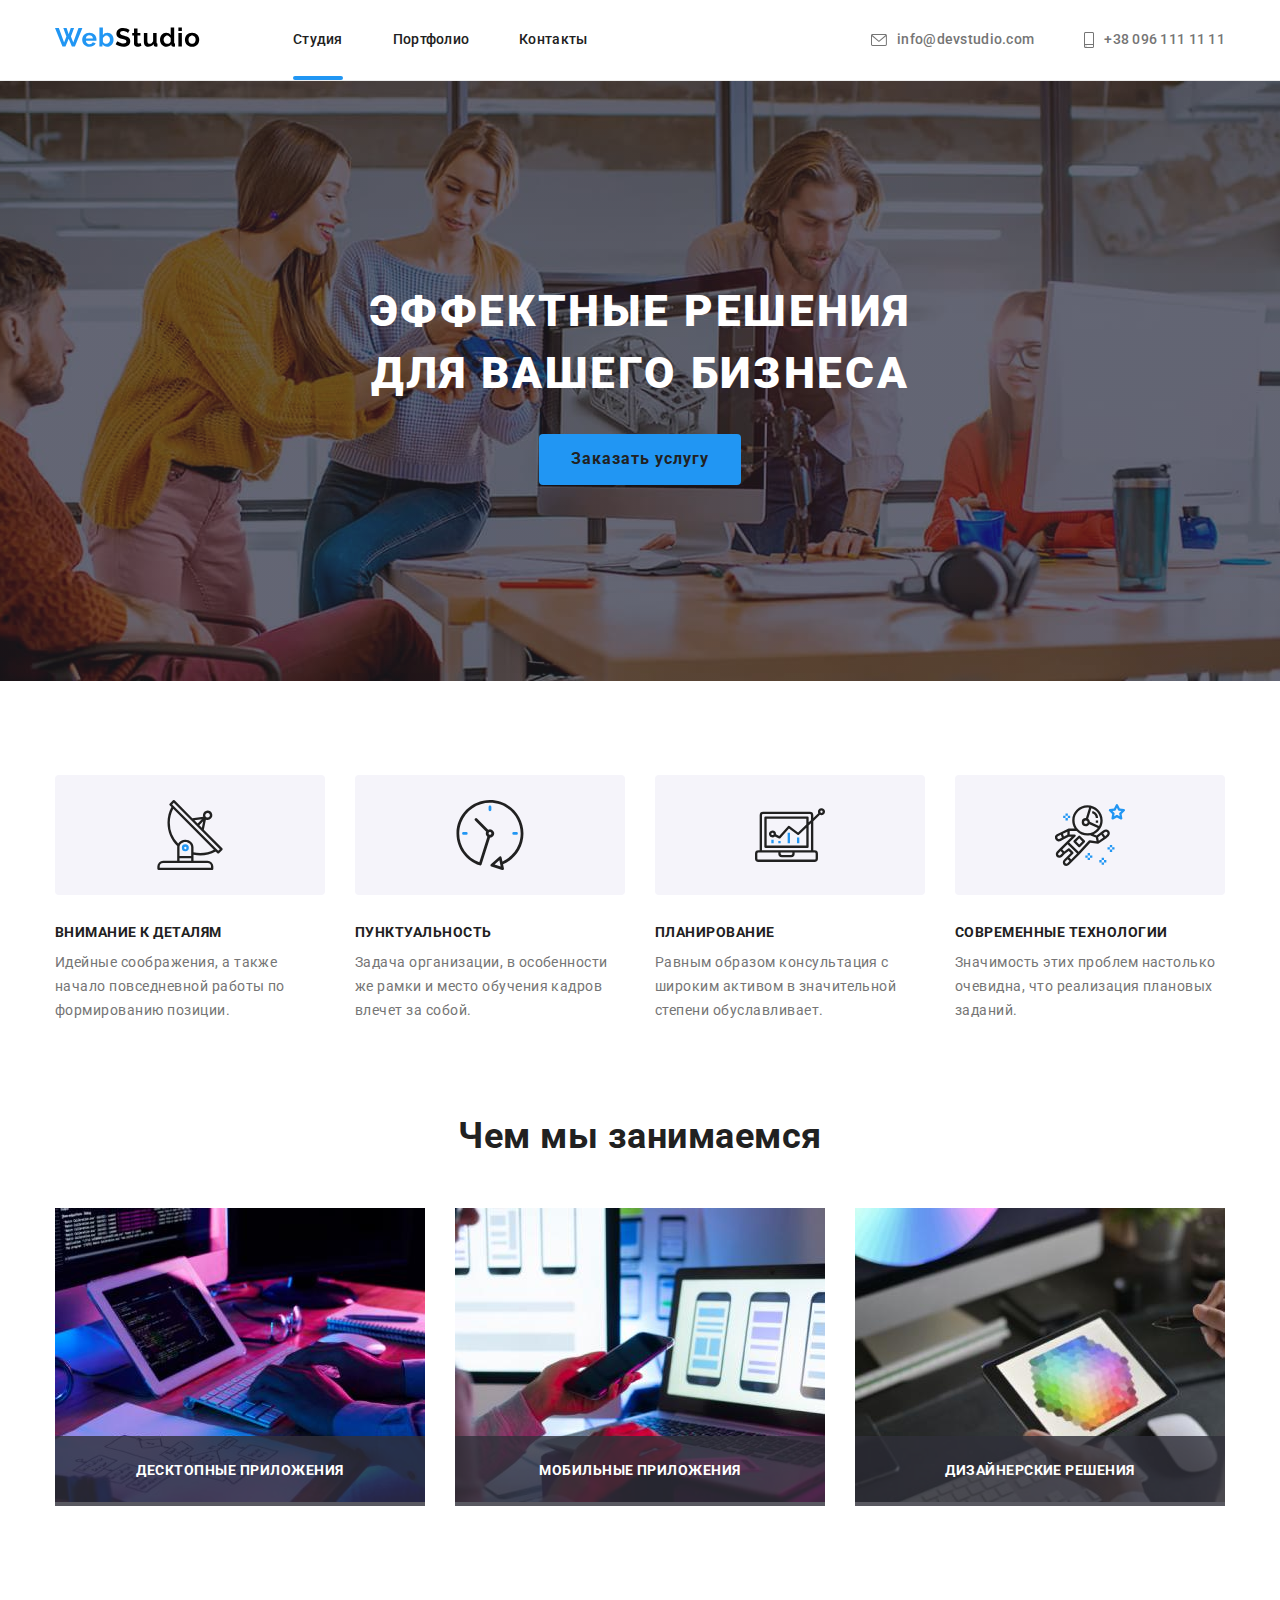
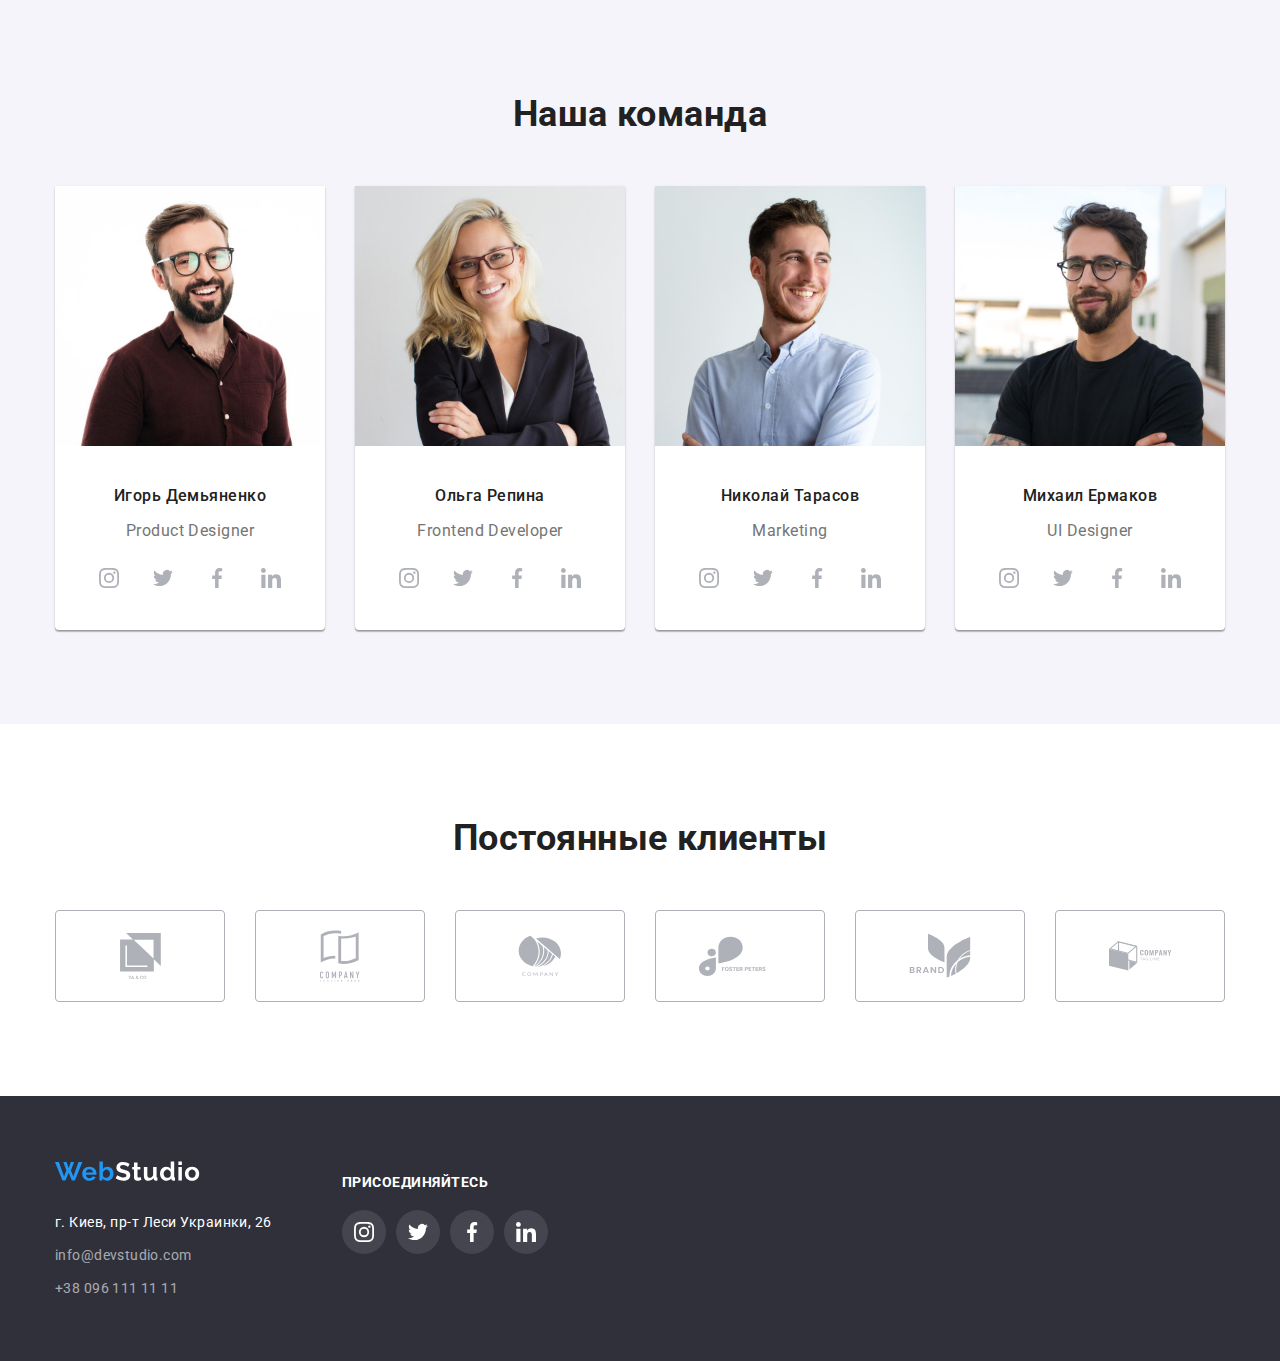
==== index.html @ 13eb7c72 "goit-markup-hw-05-goit-markup-hw-06" ====
<!DOCTYPE html>
<html lang="en">
  <head>
    <meta charset="UTF-8" />
    <meta http-equiv="X-UA-Compatible" content="IE=edge" />
    <meta name="viewport" content="width=device-width, initial-scale=1.0" />
    <title>Студия</title>
    <link rel="preconnect" href="https://fonts.googleapis.com" />
    <link rel="preconnect" href="https://fonts.gstatic.com" crossorigin />
    <link
      href="https://fonts.googleapis.com/css2?family=Raleway:wght@700&family=Roboto:wght@400;500;700;900&display=swap"
      rel="stylesheet"
    />
    <link
      rel="stylesheet"
      href="https://cdnjs.cloudflare.com/ajax/libs/modern-normalize/1.1.0/modern-normalize.min.css"
    />
    <link rel="stylesheet" href="./css/styles.css" />
  </head>
  <body>
    <header class="page-header">
      <div class="container main-nav">
        <a href="./index.html" class="logo"
          ><svg class="logo-icon" width="145" height="31">
            <use href="./images/symbol-defs (1).svg#icon-logo"></use>
          </svg>
        </a>
        <!--Меню навигации-->
        <nav>
          <ul class="site-nav list">
            <li class="item"><a href="./index.html" class="link current">Студия</a></li>
            <li class="item"><a href="./portfolio.html" class="link">Портфолио</a></li>
            <li class="item"><a href="./index.html" class="link">Контакты</a></li>
          </ul>
        </nav>

        <!--Контакты-->
        <div class="auth-nav-position">
          <ul class="auth-nav list">
            <li class="item icon-malito">
              <a href="malito:info@devstudio.com" class="link-auth-nav">
                <svg class="contacts-icon" width="16" height="12">
                  <use href="./images/symbol-defs (1).svg#icon-envelope"></use>
                </svg>
                info@devstudio.com</a
              >
            </li>
            <li class="item icon-tel">
              <a href="tel:+380961111111" class="link-auth-nav">
                <svg class="contacts-icon" width="10" height="16">
                  <use href="./images/symbol-defs (1).svg#icon-smartphone"></use>
                </svg>
                +38 096 111 11 11</a
              >
            </li>
          </ul>
        </div>
      </div>
    </header>

    <main>
      <!--Герой-->
      <section class="hero hero-bg">
        <div class="container">
          <h1 class="hero-title">ЭФФЕКТНЫЕ РЕШЕНИЯ<br />ДЛЯ ВАШЕГО БИЗНЕСА</h1>
          <button data-modal-open type="button" class="hero-button">Заказать услугу</button>
        </div>
      </section>

      <!--Особенности-->
      <section class="features">
        <div class="container">
          <h2 class="visually-hidden">Особенности</h2>
          <ul class="features-list list">
            <li class="item">
              <div class="features-container-icon">
                <svg class="features-icon" width="70" height="70">
                  <use href="./images/symbol-defs (1).svg#icon-antenna"></use>
                </svg>
              </div>
              <h3 class="title">ВНИМАНИЕ К ДЕТАЛЯМ</h3>
              <p class="text">
                Идейные соображения, а также начало повседневной работы по формированию позиции.
              </p>
            </li>
            <li class="item">
              <div class="features-container-icon">
                <svg class="features-icon" width="70" height="70">
                  <use href="./images/symbol-defs (1).svg#icon-clock"></use>
                </svg>
              </div>
              <h3 class="title">ПУНКТУАЛЬНОСТЬ</h3>
              <p class="text">
                Задача организации, в особенности же рамки и место обучения кадров влечет за собой.
              </p>
            </li>
            <li class="item">
              <div class="features-container-icon">
                <svg class="features-icon" width="70" height="70">
                  <use href="./images/symbol-defs (1).svg#icon-diagram"></use>
                </svg>
              </div>
              <h3 class="title">ПЛАНИРОВАНИЕ</h3>
              <p class="text">
                Равным образом консультация с широким активом в значительной степени обуславливает.
              </p>
            </li>
            <li class="item">
              <div class="features-container-icon">
                <svg class="features-icon" width="70" height="70">
                  <use href="./images/symbol-defs (1).svg#icon-astronaut"></use>
                </svg>
              </div>
              <h3 class="title">СОВРЕМЕННЫЕ ТЕХНОЛОГИИ</h3>
              <p class="text">
                Значимость этих проблем настолько очевидна, что реализация плановых заданий.
              </p>
            </li>
          </ul>
        </div>
      </section>
      <!--Сервис-->
      <section class="services">
        <div class="container">
          <h2 class="section-title">Чем мы занимаемся</h2>
          <ul class="services-list list">
            <div class="services-wrap">
              <li class="services-item">
                <img src="./images/box1.jpg" alt="Программирование" width="370" />
              </li>
              <p class="services-top-text">ДЕСКТОПНЫЕ ПРИЛОЖЕНИЯ</p>
            </div>
            <div class="services-wrap">
              <li class="services-item">
                <img src="./images/box2.jpg" alt="Мобильные приложения" width="370" />
              </li>
              <p class="services-top-text">МОБИЛЬНЫЕ ПРИЛОЖЕНИЯ</p>
            </div>
            <div class="services-wrap">
              <li class="services-item">
                <img src="./images/box3.jpg" alt="Дизайн" width="370" />
              </li>
              <p class="services-top-text">ДИЗАЙНЕРСКИЕ РЕШЕНИЯ</p>
            </div>
          </ul>
        </div>
      </section>
      <!--Команда-->
      <section class="section-team">
        <div class="container">
          <h2 class="section-title">Наша команда</h2>
          <ul class="team-list list">
            <li class="item">
              <img src="./images/team-card-1.jpg" alt="Игорь Демьяненко" width="270" />
              <div class="team-members">
                <h3 class="title">Игорь Демьяненко</h3>
                <p class="team-text">Product Designer</p>
                <ul class="team-soc list">
                  <li class="team-soc-item">
                    <a
                      href="https://www.instagram.com/"
                      target="_blank"
                      rel="noreferrer noopener"
                      class="team-soc-link"
                    >
                      <svg class="team-soc-icon" width="20" height="20">
                        <use href="./images/symbol-defs (1).svg#icon-instagram"></use>
                      </svg>
                    </a>
                  </li>
                  <li>
                    <a
                      href="https://twitter.com/"
                      target="_blank"
                      rel="noreferrer noopener"
                      class="team-soc-link"
                    >
                      <svg class="team-soc-icon" width="20" height="20">
                        <use href="./images/symbol-defs (1).svg#icon-twitter"></use>
                      </svg>
                    </a>
                  </li>
                  <li>
                    <a
                      href="https://uk-ua.facebook.com/"
                      target="_blank"
                      rel="noreferrer noopener"
                      class="team-soc-link"
                    >
                      <svg class="team-soc-icon" width="20" height="20">
                        <use href="./images/symbol-defs (1).svg#icon-facebook"></use>
                      </svg>
                    </a>
                  </li>
                  <li>
                    <a
                      href="https://ua.linkedin.com"
                      target="_blank"
                      rel="noreferrer noopener"
                      class="team-soc-link"
                    >
                      <svg class="team-soc-icon" width="20" height="20">
                        <use href="./images/symbol-defs (1).svg#icon-linkedin"></use>
                      </svg>
                    </a>
                  </li>
                </ul>
              </div>
            </li>
            <li class="item">
              <img src="./images/team-card-2.jpg" alt="Ольга Репина" width="270" />
              <div class="team-members">
                <h3 class="title">Ольга Репина</h3>
                <p class="team-text">Frontend Developer</p>
                <ul class="team-soc list">
                  <li class="team-soc-item">
                    <a
                      href="https://www.instagram.com/"
                      target="_blank"
                      rel="noreferrer noopener"
                      class="team-soc-link"
                    >
                      <svg class="team-soc-icon" width="20" height="20">
                        <use href="./images/symbol-defs (1).svg#icon-instagram"></use>
                      </svg>
                    </a>
                  </li>
                  <li>
                    <a
                      href="https://twitter.com/"
                      target="_blank"
                      rel="noreferrer noopener"
                      class="team-soc-link"
                    >
                      <svg class="team-soc-icon" width="20" height="20">
                        <use href="./images/symbol-defs (1).svg#icon-twitter"></use>
                      </svg>
                    </a>
                  </li>
                  <li>
                    <a
                      href="https://uk-ua.facebook.com/"
                      target="_blank"
                      rel="noreferrer noopener"
                      class="team-soc-link"
                    >
                      <svg class="team-soc-icon" width="20" height="20">
                        <use href="./images/symbol-defs (1).svg#icon-facebook"></use>
                      </svg>
                    </a>
                  </li>
                  <li>
                    <a
                      href="https://ua.linkedin.com"
                      target="_blank"
                      rel="noreferrer noopener"
                      class="team-soc-link"
                    >
                      <svg class="team-soc-icon" width="20" height="20">
                        <use href="./images/symbol-defs (1).svg#icon-linkedin"></use>
                      </svg>
                    </a>
                  </li>
                </ul>
              </div>
            </li>
            <li class="item">
              <img src="./images/team-card-3.jpg" alt="Николай Тарасов" width="270" />
              <div class="team-members">
                <h3 class="title">Николай Тарасов</h3>
                <p class="team-text">Marketing</p>
                <ul class="team-soc list">
                  <li class="team-soc-item">
                    <a
                      href="https://www.instagram.com/"
                      target="_blank"
                      rel="noreferrer noopener"
                      class="team-soc-link"
                    >
                      <svg class="team-soc-icon" width="20" height="20">
                        <use href="./images/symbol-defs (1).svg#icon-instagram"></use>
                      </svg>
                    </a>
                  </li>
                  <li>
                    <a
                      href="https://twitter.com/"
                      target="_blank"
                      rel="noreferrer noopener"
                      class="team-soc-link"
                    >
                      <svg class="team-soc-icon" width="20" height="20">
                        <use href="./images/symbol-defs (1).svg#icon-twitter"></use>
                      </svg>
                    </a>
                  </li>
                  <li>
                    <a
                      href="https://uk-ua.facebook.com/"
                      target="_blank"
                      rel="noreferrer noopener"
                      class="team-soc-link"
                    >
                      <svg class="team-soc-icon" width="20" height="20">
                        <use href="./images/symbol-defs (1).svg#icon-facebook"></use>
                      </svg>
                    </a>
                  </li>
                  <li>
                    <a
                      href="https://ua.linkedin.com"
                      target="_blank"
                      rel="noreferrer noopener"
                      class="team-soc-link"
                    >
                      <svg class="team-soc-icon" width="20" height="20">
                        <use href="./images/symbol-defs (1).svg#icon-linkedin"></use>
                      </svg>
                    </a>
                  </li>
                </ul>
              </div>
            </li>
            <li class="item">
              <img src="./images/team-card-4.jpg" alt="Михаил Ермаков" width="270" />
              <div class="team-members">
                <h3 class="title">Михаил Ермаков</h3>
                <p class="team-text">UI Designer</p>
                <ul class="team-soc list">
                  <li class="team-soc-item">
                    <a
                      href="https://www.instagram.com/"
                      target="_blank"
                      rel="noreferrer noopener"
                      class="team-soc-link"
                    >
                      <svg class="team-soc-icon" width="20" height="20">
                        <use href="./images/symbol-defs (1).svg#icon-instagram"></use>
                      </svg>
                    </a>
                  </li>
                  <li>
                    <a
                      href="https://twitter.com/"
                      target="_blank"
                      rel="noreferrer noopener"
                      class="team-soc-link"
                    >
                      <svg class="team-soc-icon" width="20" height="20">
                        <use href="./images/symbol-defs (1).svg#icon-twitter"></use>
                      </svg>
                    </a>
                  </li>
                  <li>
                    <a
                      href="https://uk-ua.facebook.com/"
                      target="_blank"
                      rel="noreferrer noopener"
                      class="team-soc-link"
                    >
                      <svg class="team-soc-icon" width="20" height="20">
                        <use href="./images/symbol-defs (1).svg#icon-facebook"></use>
                      </svg>
                    </a>
                  </li>
                  <li>
                    <a
                      href="https://ua.linkedin.com"
                      target="_blank"
                      rel="noreferrer noopener"
                      class="team-soc-link"
                    >
                      <svg class="team-soc-icon" width="20" height="20">
                        <use href="./images/symbol-defs (1).svg#icon-linkedin"></use>
                      </svg>
                    </a>
                  </li>
                </ul>
              </div>
            </li>
          </ul>
        </div>
      </section>
      <!--Постоянные клиенты-->
      <section class="clients">
        <div class="container">
          <h2 class="clients-title">Постоянные клиенты</h2>
          <ul class="clients-list list">
            <li>
              <div class="clients-box-icon">
                <a href="" class="clients-links">
                  <svg class="clients-icon" width="41" height="46.7">
                    <use href="./images/symbol-defs (1).svg#icon-group1"></use>
                  </svg>
                </a>
              </div>
            </li>
            <li>
              <div class="clients-box-icon">
                <a href="" class="clients-links">
                  <svg class="clients-icon" width="40" height="52">
                    <use href="./images/symbol-defs (1).svg#icon-group2"></use>
                  </svg>
                </a>
              </div>
            </li>
            <li>
              <div class="clients-box-icon">
                <a href="" class="clients-links">
                  <svg
                    class="clients-icon"
                    width="
43.46"
                    height="41.18"
                  >
                    <use href="./images/symbol-defs (1).svg#icon-group3"></use>
                  </svg>
                </a>
              </div>
            </li>
            <li>
              <div class="clients-box-icon">
                <a href="" class="clients-links">
                  <svg
                    class="clients-icon"
                    width="
84.44"
                    height="40.62"
                  >
                    <use href="./images/symbol-defs (1).svg#icon-group4"></use>
                  </svg>
                </a>
              </div>
            </li>
            <li>
              <div class="clients-box-icon">
                <a href="" class="clients-links">
                  <svg
                    class="clients-icon"
                    width="
62.54"
                    height="45.43"
                  >
                    <use href="./images/symbol-defs (1).svg#icon-group5"></use>
                  </svg>
                </a>
              </div>
            </li>
            <li>
              <div class="clients-box-icon">
                <a href="" class="clients-links">
                  <svg
                    class="clients-icon"
                    width="
62.54"
                    height="45.43"
                  >
                    <use href="./images/symbol-defs (1).svg#icon-group6"></use>
                  </svg>
                </a>
              </div>
            </li>
          </ul>
        </div>
      </section>
    </main>
    <!--Адресс-->
    <footer class="footer">
      <div class="container-footer">
        <div>
          <a href="/index.html" class="logo-footer"
            ><svg class="logo-icon" width="145" height="31">
              <use href="./images/symbol-defs (1).svg#icon-footer-logo"></use>
            </svg>
          </a>
          <address>
            <p class="location">г. Киев, пр-т Леси Украинки, 26</p>
            <ul class="auth-nav-footer list">
              <li>
                <a href="malito:info@devstudio.com" class="footer-auth-nav">info@devstudio.com</a>
              </li>
              <li><a href="tel:+380961111111" class="footer-auth-nav">+38 096 111 11 11</a></li>
            </ul>
          </address>
        </div>
        <div class="social-footer">
          <p class="social-footer-title">ПРИСОЕДИНЯЙТЕСЬ</p>
          <ul class="social-footer-list list">
            <li>
              <a
                href="https://www.instagram.com/"
                target="_blank"
                rel="noreferrer noopener"
                class="social-footer-link"
              >
                <svg class="social-footer-icon" width="20" height="20">
                  <use href="./images/symbol-defs (1).svg#icon-instagram-footer"></use>
                </svg>
              </a>
            </li>

            <li>
              <a
                href="https://twitter.com/"
                target="_blank"
                rel="noreferrer noopener"
                class="social-footer-link"
              >
                <svg class="social-footer-icon" width="20" height="20">
                  <use href="./images/symbol-defs (1).svg#icon-twitter-footer"></use>
                </svg>
              </a>
            </li>

            <li>
              <a
                href="https://uk-ua.facebook.com/"
                target="_blank"
                rel="noreferrer noopener"
                class="social-footer-link"
              >
                <svg class="social-footer-icon" width="20" height="20">
                  <use href="./images/symbol-defs (1).svg#icon-facebook-footer"></use>
                </svg>
              </a>
            </li>

            <li>
              <a
                href="https://ua.linkedin.com/"
                target="_blank"
                rel="noreferrer noopener"
                class="social-footer-link"
              >
                <svg class="social-footer-icon" width="20" height="20">
                  <use href="./images/symbol-defs (1).svg#icon-linkedin-footer"></use>
                </svg>
              </a>
            </li>
          </ul>
        </div>
      </div>
    </footer>
    <div class="backdrop is-hidden" data-modal>
      <div class="modal">
        <button data-modal-close type="button" class="btn-model">
          <svg class="modal-close" width="11" height="11">
            <use href="./images/symbol-defs (1).svg#icon-close"></use>
          </svg>
        </button>
      </div>
    </div>
    <script src="./js/modal.js"></script>
  </body>
</html>
---- css/styles.css ----
/* Стили для index.html */

/* цвет основного текста #212121 */
/* Шапка FFFFFF #212121*/
/* Вторичный цвет текста #757575 */
/* Белый цвет #FFFFFF */
/* Лого 000000 #2196F3 */
/* Акцент 2196F3 */
/* Футер (мыло,тел) #FFFFFF 60 */
/* Цвет фона ffffff*/
/* Цыет фона шапки #2F303A */
/* Цвет вторичного фона #F5F4FA */

:root {
  --primary-text-color: #757575;
  --title-text-color: #212121;
  --accent-color: #2196f3;
}

body {
  background-color: #ffffff;
  color: var(--primary-text-color);

  font-family: Roboto, sans-serif;
  letter-spacing: 0.03em;
}

h1,
h2,
h3,
h4,
h5,
h6 {
  margin-top: 0;
  margin-bottom: 0;
}

p {
  margin-top: 0;
  margin-bottom: 0;
}

.list {
  list-style: none;
  padding: 0;
  margin: 0;
}

.container {
  padding-left: 15px;
  padding-right: 15px;
  margin-left: auto;
  margin-right: auto;
  width: 1200px;
}

.visually-hidden {
  position: absolute;
  width: 1px;
  height: 1px;
  margin: -1px;
  border: 0;
  padding: 0;
  white-space: nowrap;
  clip-path: inset(100%);
  clip: rect(0 0 0 0);
  overflow: hidden;
}

/* Page-Header */

header {
  border-bottom: 1px solid rgba(236, 236, 236, 1);
}

.page-header {
}

/* Main nav */

.main-nav {
  display: flex;
  align-items: center;
  height: 80px;
}

/* Site-nav */

.site-nav {
  display: flex;
  margin-left: 93px;
}

.site-nav > .item + .item {
  margin-left: 50px;
}

.site-nav .link {
  display: inline-flex;

  color: var(--title-text-color);
  font-weight: 500;
  font-size: 14px;
  line-height: 1.14;
  letter-spacing: 0.02em;
  text-decoration: none;
  text-align: center;
  padding-top: 32px;
  padding-bottom: 32px;
  transition: 250ms cubic-bezier(0.4, 0, 0.2, 1);
}

.site-nav .link:hover,
.site-nav .link:focus {
  color: var(--accent-color);
}

.current {
  position: relative;
}

/* .current:hover::after {
  background-color: var(--accent-color);
} */

.current::after {
  position: absolute;
  content: '';
  width: 100%;
  height: 4px;
  border-radius: 2px;
  left: 0;
  bottom: 0;
  background-color: var(--accent-color);
}

/* Auth-nav */

.auth-nav-position {
  margin-left: auto;
}

.auth-nav {
  display: flex;
  margin-left: auto;
}

.auth-nav .item + .item {
  margin-left: 50px;
}

.icon-malito {
  align-items: baseline;
}

.link-auth-nav {
  display: flex;
  align-items: center;
  padding-top: 32px;
  padding-bottom: 32px;

  color: var(--primary-text-color);

  font-weight: 500;
  font-size: 14px;
  line-height: 1.14;
  letter-spacing: 0.02em;

  text-decoration: none;

  transition: color 250ms cubic-bezier(0.4, 0, 0.2, 1);
}

.link-auth-nav:hover,
.link-auth-nav:focus {
  color: var(--accent-color);
}

.contacts-icon {
  fill: currentColor;
  margin-right: 10px;
}

/* .contacts-icon:hover {
  color: #ffffff;
} */

/* Hero */

.hero {
  text-align: center;
  padding-top: 200px;
  padding-bottom: 200px;
}

.hero-bg {
  max-width: 1600px;
  height: 600px;
  margin-left: auto;
  margin-right: auto;
  background-image: linear-gradient(rgba(47, 48, 58, 0.4), rgba(47, 48, 58, 0.4)),
    url(../images/hero-bg.jpg);
  background-color: rgba(196, 196, 196, 1);
  background-size: cover;
  background-repeat: no-repeat;
  background-position: center;
}

.hero-title {
  color: #ffffff;
  font-weight: 900;
  font-size: 44px;
  line-height: 1.4;
  letter-spacing: 0.06em;
  margin-bottom: 30px;
}

.hero-button {
  display: block;
  padding: 10px 32px;
  border-radius: 4px;
  border: 0;
  min-width: 200px;
  margin: 0 auto;

  color: rgba(33, 33, 33, 1);
  background-color: var(--accent-color);

  font-family: 'Roboto';
  font-weight: 700;
  font-size: 16px;
  line-height: 1.9;
  letter-spacing: 0.06em;
  cursor: pointer;

  animation: scale 3s infinite;
}

@keyframes scale {
  0% {
    background-color: rgba(245, 244, 250, 1);
    transform: scale(1);
  }

  50% {
    background-color: var(--accent-color);
    transform: scale(1.25);
  }

  100% {
    background-color: var(--accent-color);
    transform: scale(1);

    color: #ffffff;
  }
}

/* Features */

.features {
  padding-top: 94px;
  padding-bottom: 94px;
}

.features-list {
  display: flex;
  flex-wrap: nowrap;
}

.features-list .item {
  width: 270px;
}

.features-list .item + .item {
  margin-left: 30px;
}

.features-list .title {
  color: var(--title-text-color);
  font-weight: 700;
  font-size: 14px;
  line-height: 1.14;
}

.features-list .text {
  font-weight: 400;
  font-size: 14px;
  line-height: 1.7;
}

.features-container-icon {
  display: inline-flex;
  width: 100%;
  height: 120px;
  border-radius: 4px;
  margin-bottom: 30px;
  justify-content: center;
  align-items: center;
  background-color: rgba(245, 244, 250, 1);
}

.title {
  color: var(--title-text-color);
  font-weight: 500;
  font-size: 16px;
  line-height: 1.9;
  margin-bottom: 10px;
}

/* Service */

.services {
  padding-bottom: 94px;
}

.services-list {
  display: flex;
  justify-content: space-between;
  flex-wrap: wrap;
}

.services .item + .item {
  margin-left: 30px;
}

.section-title {
  color: var(--title-text-color);
  font-weight: 700;
  font-size: 36px;
  line-height: 1.16;
  text-align: center;
  margin-bottom: 50px;
}

.services-wrap {
  position: relative;
}

.services-item:hover {
  filter: drop-shadow(0px 4px 4px rgba(0, 0, 0, 0.25));
}

.services-top-text {
  position: absolute;
  display: flex;
  justify-content: center;
  bottom: 0;
  left: 0;
  width: 100%;
  height: 70px;
  font-weight: 700;
  font-size: 14px;
  line-height: 1.14;
  padding-top: 27px;
  color: #ffffff;
  background: rgba(47, 48, 58, 0.8);
}

/* Team */

.section-team {
  background-color: #f5f4fa;
  padding-top: 94px;
  padding-bottom: 94px;
}

.team-list {
  color: var(--primary-text-color);
}

.team-list {
  display: flex;
  flex-wrap: nowrap;
}

.team-list .item {
  text-align: center;
  background: #ffffff;
  box-shadow: 0px 1px 3px rgba(0, 0, 0, 0.12), 0px 1px 1px rgba(0, 0, 0, 0.14),
    0px 2px 1px rgba(0, 0, 0, 0.2);
  border-radius: 0px 0px 4px 4px;
}

.team-list .item + .item {
  margin-left: 30px;
}

.team-members {
  padding-top: 30px;
  padding-bottom: 30px;
}

.team-text {
  font-size: 16px;
  line-height: 1.2;
  margin-bottom: 16px;
}

.team-soc {
  display: flex;
  justify-content: center;
  gap: 10px;
}

.team-soc-link {
  width: 44px;
  height: 44px;
  border-radius: 50%;
  display: flex;
  align-items: center;
  justify-content: center;
  color: #afb1b8;
  transition: background-color 250ms cubic-bezier(0.4, 0, 0.2, 1),
    color 250ms cubic-bezier(0.4, 0, 0.2, 1);
}

.team-soc-icon {
  fill: currentColor;
}

.team-soc-link:hover {
  background-color: var(--accent-color);
  color: #ffffff;
}

.team-soc-link:focus {
  background-color: var(--accent-color);
  color: #ffffff;
}

/* Clients */

.clients {
  padding-top: 94px;
  padding-bottom: 94px;
}

.clients-title {
  color: var(--title-text-color);
  font-weight: 700;
  font-size: 36px;
  line-height: 1.16;
  text-align: center;
  margin-bottom: 50px;
}

.clients-list {
  display: flex;
  justify-content: center;
  gap: 30px;
}

.clients-links {
  width: 170px;
  height: 92px;
  justify-content: center;
  color: #afb1b8;
  display: inline-flex;
  border-radius: 4px;
  align-items: center;
  border: 1px solid rgba(175, 177, 184, 1);
  transition: color 250ms cubic-bezier(0.4, 0, 0.2, 1), border 250ms cubic-bezier(0.4, 0, 0.2, 1);
}

.clients-icon {
  fill: currentColor;
}

.clients-links:hover {
  color: var(--accent-color);
  border: 1px solid var(--accent-color);
}

.clients-links:focus {
  color: var(--accent-color);
  border: 1px solid var(--accent-color);
}

/* Footer */

.footer {
  background-color: #2f303a;
  padding-top: 60px;
  padding-bottom: 60px;
  display: flex;
  align-items: baseline;
}

.container-footer {
  padding-left: 15px;
  padding-right: 15px;
  margin-left: auto;
  margin-right: auto;
  width: 1200px;

  display: flex;
  align-items: baseline;
}

.location {
  color: #ffffff;
  font-style: normal;
  font-family: 'Roboto';
  font-weight: 400;
  font-size: 14px;
  line-height: 1.7;
  margin-top: 20px;
  margin-bottom: 9px;
}

.auth-nav-footer > li + li {
  margin-top: 9px;
}

.footer-auth-nav {
  font-style: normal;
  color: rgba(255, 255, 255, 0.6);
  font-family: 'Roboto';
  font-weight: 400;
  font-size: 14px;
  line-height: 1.7;
  letter-spacing: 0.03em;
  text-decoration: none;
  transition: color 250ms cubic-bezier(0.4, 0, 0.2, 1);
}

.footer-auth-nav:hover,
.footer-auth-nav:focus {
  color: var(--accent-color);
}

.social-footer {
  display: inline-block;
  margin-left: 70px;
}
.social-footer-title {
  font-weight: 700;
  font-size: 14px;
  line-height: 1, 14;
  color: #ffffff;
  text-align: left;
  margin-bottom: 20px;
}

.social-footer-list {
  display: flex;
  justify-content: center;
  gap: 10px;
}

.social-footer-link {
  width: 44px;
  height: 44px;
  border-radius: 50%;
  background: rgba(255, 255, 255, 0.1);
  display: flex;
  align-items: center;
  justify-content: center;
  color: #ffffff;
  transition: background-color 250ms cubic-bezier(0.4, 0, 0.2, 1);
}

.social-footer-icon {
  fill: currentColor;
}

.social-footer-link:hover {
  background-color: var(--accent-color);
}

.social-footer-link:focus {
  background-color: var(--accent-color);
}

/* Стили для Портфолио */

.portfolio {
  padding-top: 94px;
  padding-bottom: 94px;
}

.portfolio-filter {
  display: flex;
  align-items: center;
  padding: 6px 22px;

  color: var(--title-text-color);
}

.portfolio-filter .item + .item {
  margin-left: 8px;
}

.portfolio-btn {
  display: flex;
  justify-content: space-evenly;
  align-items: center;
  padding: 6px 22px;

  color: var(--title-text-color);
  margin-left: auto;
  margin-right: auto;
}

.portfolio-btn {
  margin-bottom: 50px;
}

.portfolio-btn .item + .item {
  margin-left: 8px;
}

.site-nav-portfolio {
  font-family: 'Roboto';
  font-weight: 500;
  font-size: 16px;
  line-height: 1.6;
  padding: 6px 22px;
  border: 0;
  border-radius: 4px;
  color: var(--title-text-color);
  background-color: #f5f4fa;
  cursor: pointer;

  transition: background-color 250ms cubic-bezier(0.4, 0, 0.2, 1),
    color 250ms cubic-bezier(0.4, 0, 0.2, 1);
}

.site-nav-portfolio:hover,
.site-nav-portfolio:focus {
  color: #ffffff;
  background-color: var(--accent-color);
  box-shadow: 0px 3px 1px rgba(0, 0, 0, 0.1), 0px 1px 2px rgba(0, 0, 0, 0.08),
    0px 2px 2px rgba(0, 0, 0, 0.12);
}

.portfolio-title {
  margin-bottom: 4px;
  color: var(--title-text-color);
  font-weight: 700;
  font-size: 18px;
  line-height: 2;
  letter-spacing: 0.06em;
}

.portfolio-text {
  font-size: 16px;
  line-height: 1.9;
}

/* Portfolio */

.portfolio-list {
  display: flex;
  justify-content: space-between;
  flex-wrap: wrap;
}

.portfolio-list .portfolio-item {
  width: 370px;
  margin-right: 30px;
  margin-bottom: 30px;
  background: #ffffff;
  border: 1px solid #eeeeee;
}

.portfolio-list .portfolio-item:hover {
  filter: drop-shadow(0px 4px 4px rgba(0, 0, 0, 0.25));
  transition: 250ms cubic-bezier(0.4, 0, 0.2, 1);
}

.portfolio-list .portfolio-item:nth-child(3n) {
  margin-right: 0;
}

.portfolio-list .portfolio-item:nth-last-child(-n + 3) {
  margin-bottom: 0;
}

.portfolio-item {
}

.portfolio-item:hover .portfolio-top-text {
  transform: translateY(0%);
}

.portfolio-top-wrap {
  position: relative;
  overflow: hidden;
}

.portfolio-top-text {
  position: absolute;
  top: 0;
  left: 0;
  height: 100%;
  font-size: 18px;
  line-height: 1.55;
  color: #ffffff;
  padding: 63px 24px;
  background-color: rgba(33, 150, 243, 0.9);
  transform: translateY(100%);
  transition: 250ms cubic-bezier(0.4, 0, 0.2, 1);
}

.portfolio-cards {
  padding: 20px 24px;
}

.backdrop {
  position: fixed;
  top: 0;
  width: 100%;
  height: 100%;
  background-color: rgba(0, 0, 0, 0.1);
  opacity: 1;
  transition: opacity 250ms cubic-bezier(0.4, 0, 0.2, 1);
}

.backdrop.is-hidden {
  opacity: 0;
  pointer-events: none;
}

.backdrop.is-hidden .modal {
  transform: translate(-50%, -50%) scale(0.9);
}

.modal {
  position: absolute;
  top: 50%;
  left: 50%;
  transform: translate(-50%, -50%) scale(1);

  width: 528px;
  min-height: 581px;
  border-radius: 4px;
  background-color: #ffffff;
  box-shadow: 0px 1px 3px rgba(0, 0, 0, 0.12), 0px 1px 1px rgba(0, 0, 0, 0.14),
    0px 2px 1px rgba(0, 0, 0, 0.2);
  transition: transform 250ms cubic-bezier(0.4, 0, 0.2, 1);
}

.btn-model {
  position: absolute;
  top: 8px;
  right: 8px;
  width: 30px;
  height: 30px;
  background-color: #ffffff;
  border-radius: 50%;
  border: 1px solid rgba(0, 0, 0, 0.1);
}
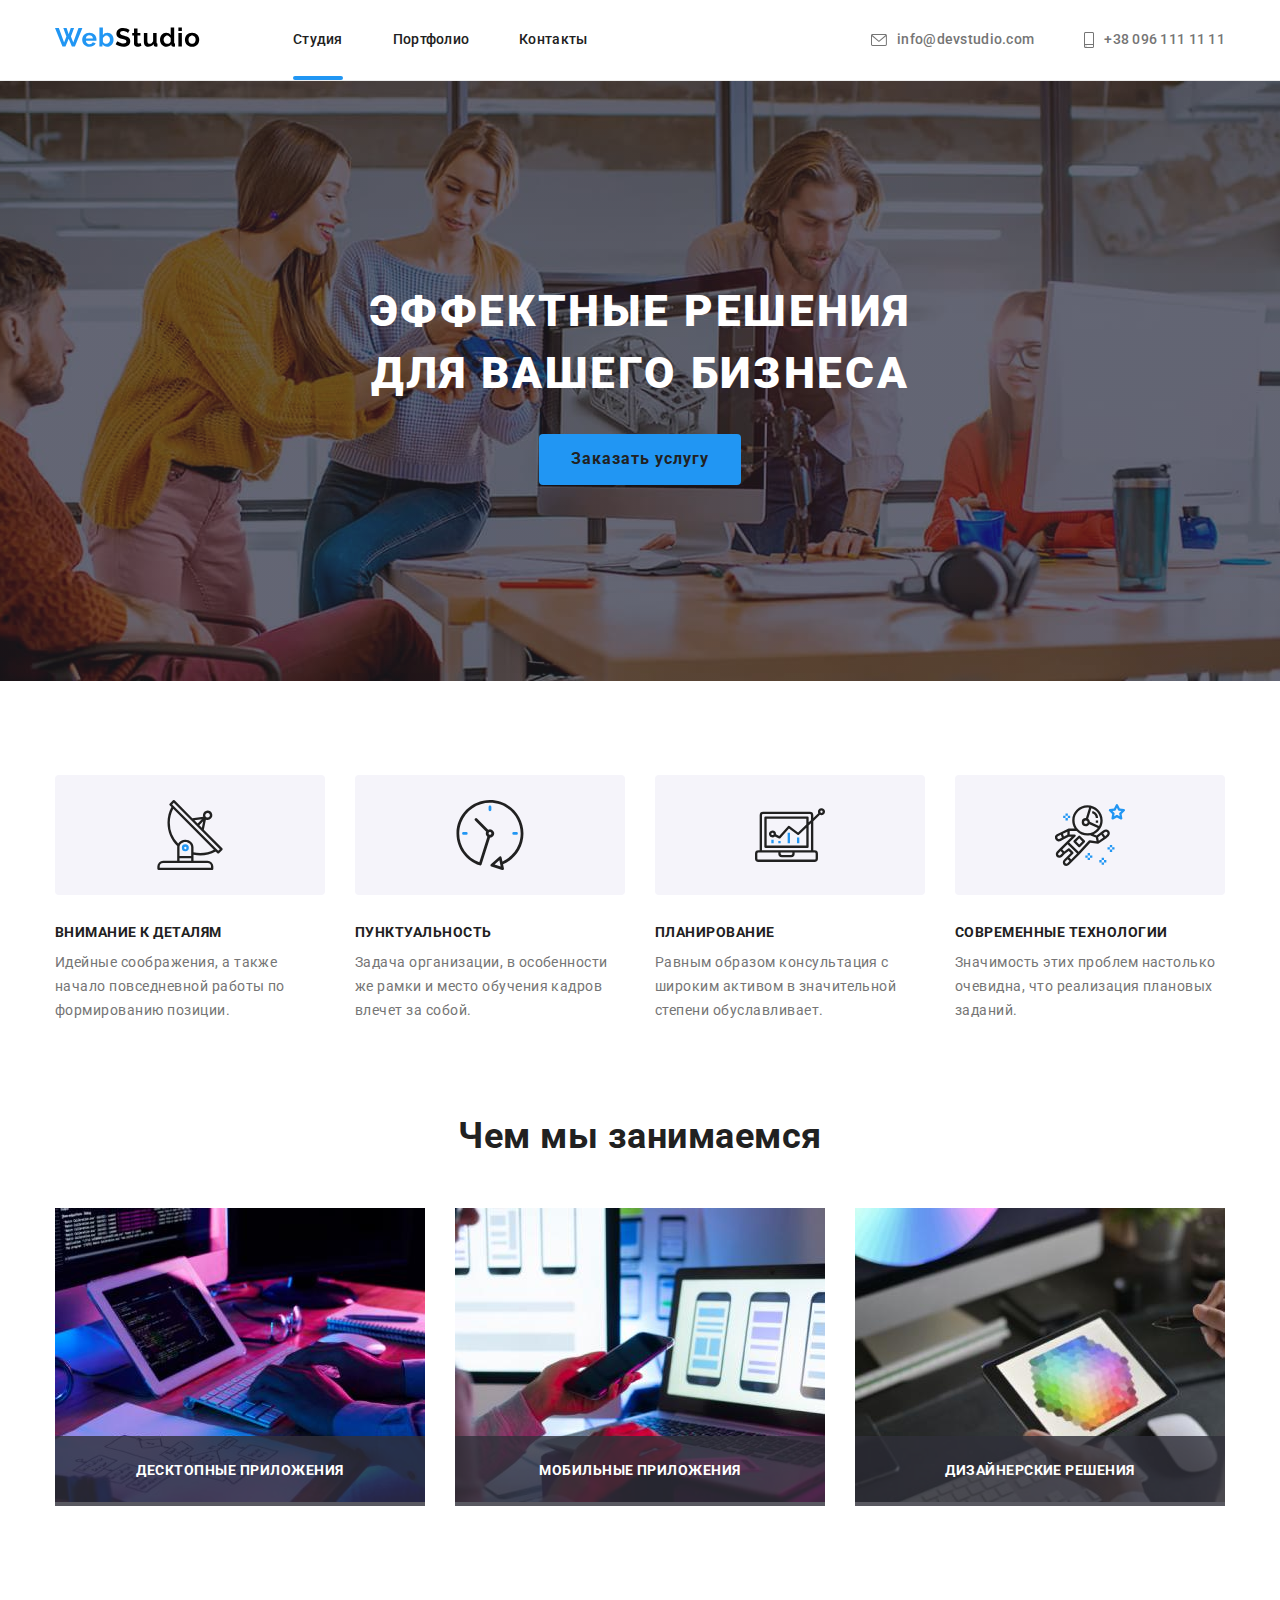
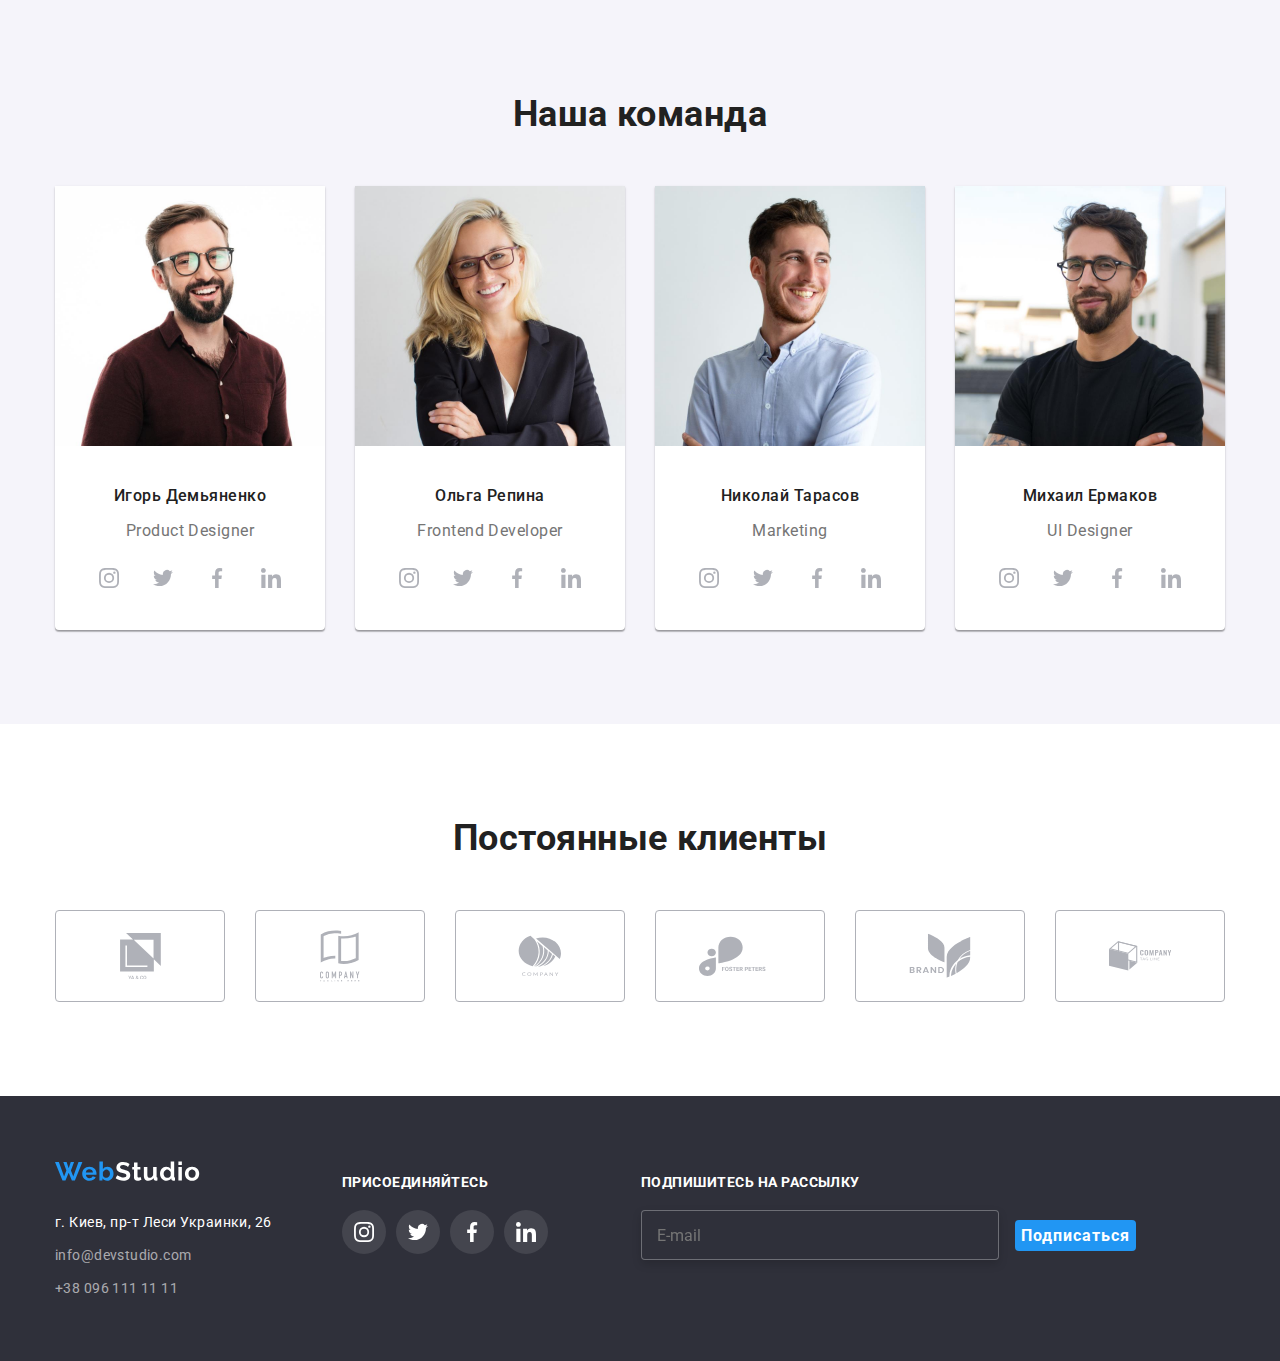
==== commit 73bd77b4: "По конспекту" ====
--- a/index.html
+++ b/index.html
@@ -539,15 +539,44 @@
             </li>
           </ul>
         </div>
+        <div class="subscribe-footer">
+          <p class="subscribe-footer-title">ПОДПИШИТЕСЬ НА РАССЫЛКУ</p>
+          <form>
+  <label>
+    
+    <input type="email" name="email" placeholder="E-mail" class="subscribe-footer-mail" />
+  </label>
+<button type="submit" class="subscribe-footer-btn">Подписаться</button>
+</form>
+</div>
       </div>
     </footer>
     <div class="backdrop is-hidden" data-modal>
       <div class="modal">
-        <button data-modal-close type="button" class="btn-model">
+        <button data-modal-close type="button" class="close-model">
           <svg class="modal-close" width="11" height="11">
             <use href="./images/symbol-defs (1).svg#icon-close"></use>
           </svg>
         </button>
+        <p class="modal-title">Оставьте свои данные, мы вам перезвоним</p>
+        <form class="modal-form">
+          Имя
+          <input type="text" class="modal-input" />
+          Телефон
+          <input type="tel" class="modal-input" />
+          Почта
+          <input type="mail" class="modal-input" />
+         
+          <label>
+     Комментарий
+    <textarea name="comment" class="modal-comment" placeholder="Введите текст"></textarea>
+  </label>
+  <label>
+    <input type="checkbox" name="checkbox" /><span class="modal-mailing">Соглашаюсь с рассылкой и принимаю</span>
+    <a href="" class="modal-text-checkbox">Условия договора</a>
+  <button type="submit" class="btn-model">Отправить</button>
+</form>
+        </form>
       </div>
     </div>
     <script src="./js/modal.js"></script>
--- a/css/styles.css
+++ b/css/styles.css
@@ -572,6 +572,53 @@
   background-color: var(--accent-color);
 }
 
+.subscribe-footer {
+  display: block;
+  margin-left: 93px;
+  justify-content: baseline;
+}
+
+.subscribe-footer-mail {
+  width: 358px;
+  height: 50px;
+  padding: 15px;
+  margin-right: 12px;
+  font-size: 16px;
+  line-height: 1.25;
+  color: rgba(255, 255, 255, 0.6);
+  background-color: rgba(47, 48, 58, 1);
+  border: 1px solid rgba(255, 255, 255, 0.3);
+  filter: drop-shadow(0px 4px 4px rgba(0, 0, 0, 0.15));
+  border-radius: 4px;
+}
+
+.subscribe-footer-mail:hover {
+  border-color: var(--accent-color);
+}
+
+.subscribe-footer-title {
+  font-weight: 700;
+  font-size: 14px;
+  line-height: 1, 14;
+  color: #ffffff;
+  text-align: left;
+  margin-bottom: 20px;
+}
+
+.subscribe-footer-btn {
+  font-weight: 700;
+  font-size: 16px;
+  line-height: 1.87;
+  align-items: center;
+  text-align: center;
+  letter-spacing: 0.06em;
+  color: #ffffff;
+  background-color: var(--accent-color);
+  border-radius: 4px;
+  border: 0;
+  cursor: pointer;
+}
+
 /* Стили для Портфолио */
 
 .portfolio {
@@ -731,7 +778,7 @@
   top: 50%;
   left: 50%;
   transform: translate(-50%, -50%) scale(1);
-
+  padding: 40px;
   width: 528px;
   min-height: 581px;
   border-radius: 4px;
@@ -741,7 +788,7 @@
   transition: transform 250ms cubic-bezier(0.4, 0, 0.2, 1);
 }
 
-.btn-model {
+.close-model {
   position: absolute;
   top: 8px;
   right: 8px;
@@ -750,4 +797,63 @@
   background-color: #ffffff;
   border-radius: 50%;
   border: 1px solid rgba(0, 0, 0, 0.1);
-}
+  cursor: pointer;
+}
+.close-model:hover {
+  fill: var(--accent-color);
+}
+
+.modal-title {
+  font-weight: 700;
+  font-size: 20px;
+  line-height: 1, 15;
+  text-align: center;
+  color: #212121;
+  margin-bottom: 12px;
+}
+
+.modal-input {
+  width: 100%;
+  height: 58px;
+  border: 1px solid rgba(33, 33, 33, 0.2);
+  margin-bottom: 10px;
+}
+.modal-input:hover {
+  border-color: var(--accent-color);
+}
+
+.modal-comment {
+  width: 100%;
+  height: 120px;
+  border: 1px solid rgba(33, 33, 33, 0.2);
+  margin-bottom: 20px;
+}
+
+.modal-comment:hover {
+  border-color: var(--accent-color);
+}
+
+.modal-mailing {
+  font-size: 14px;
+  line-height: 1.7;
+  color: #757575;
+}
+.modal-text-checkbox {
+  font-size: 14px;
+  line-height: 1.7;
+  color: var(--accent-color);
+}
+
+.btn-model {
+  align-items: center;
+  text-align: center;
+  letter-spacing: 0.06em;
+  padding: 10px 55px;
+  color: #ffffff;
+  background-color: var(--accent-color);
+  box-shadow: 0px 4px 4px rgba(0, 0, 0, 0.15);
+  border-radius: 4px;
+  border: 0;
+  cursor: pointer;
+  margin-top: 30px;
+}
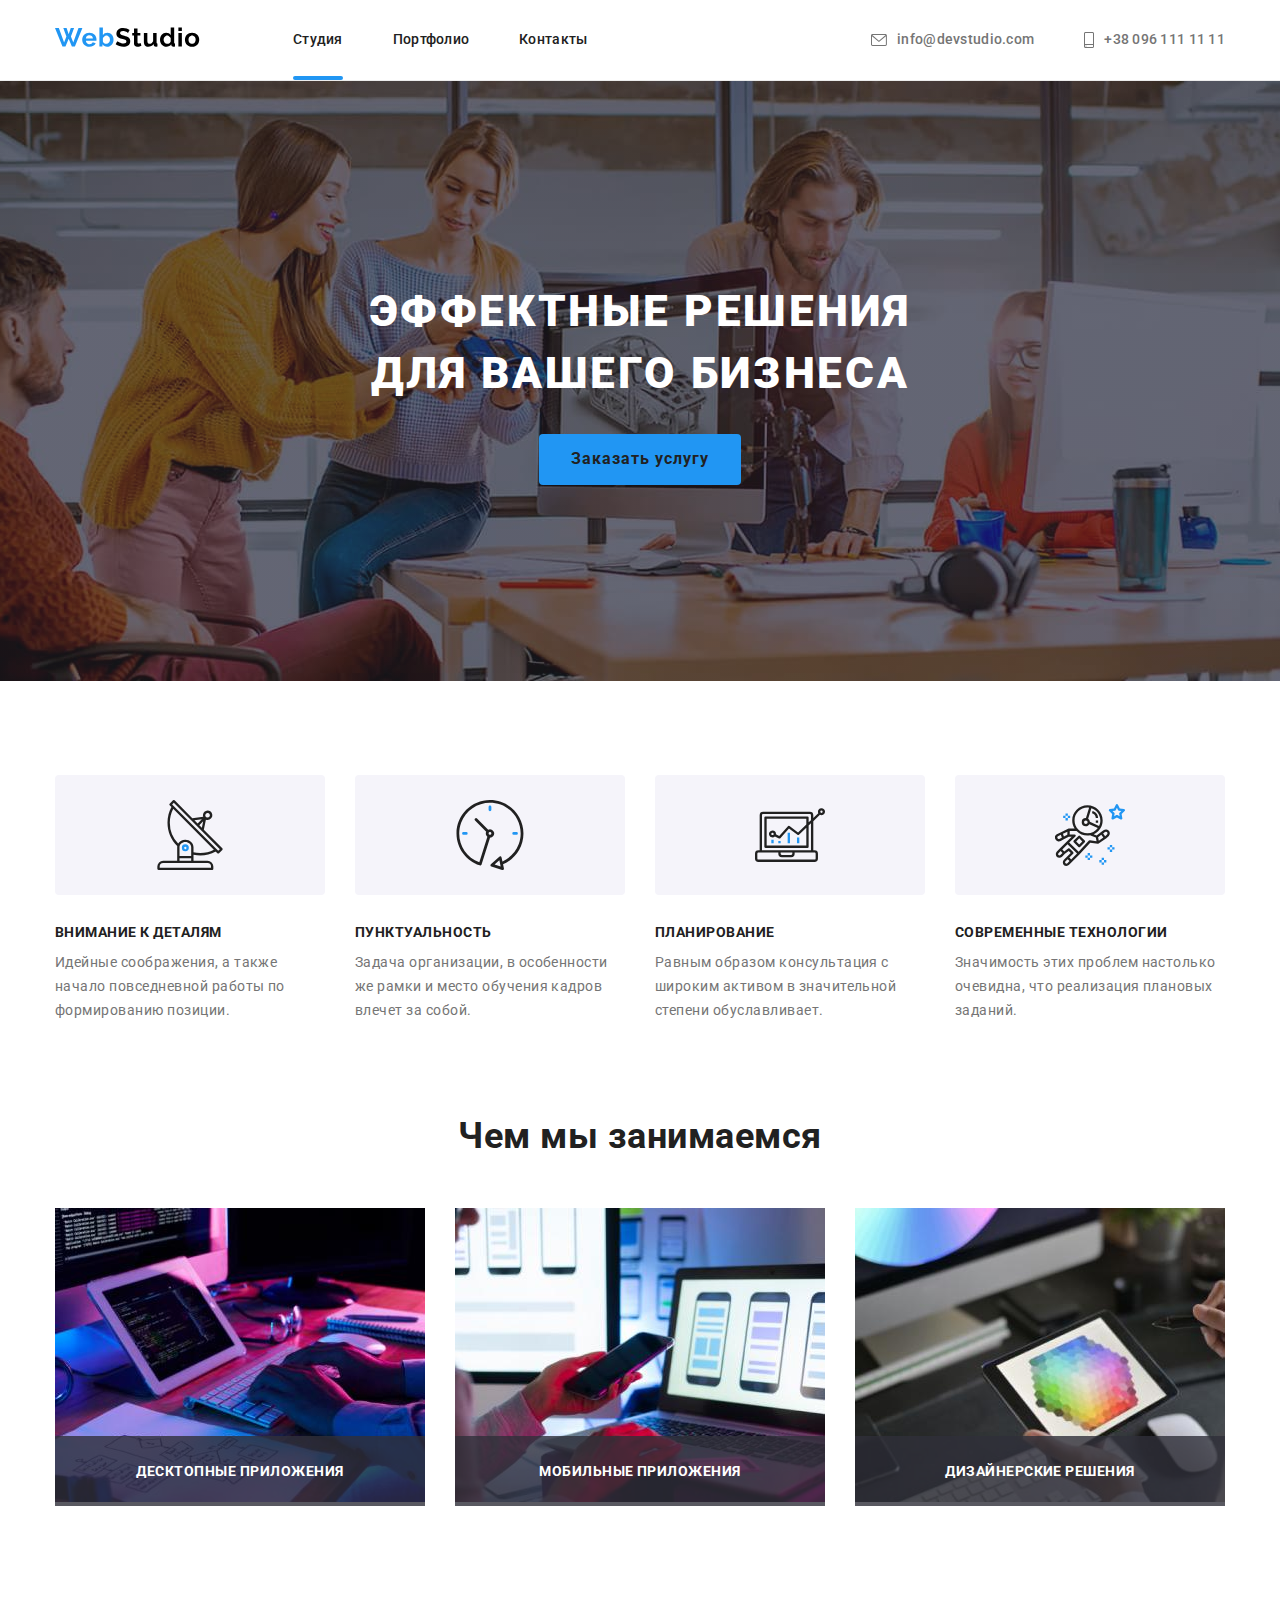
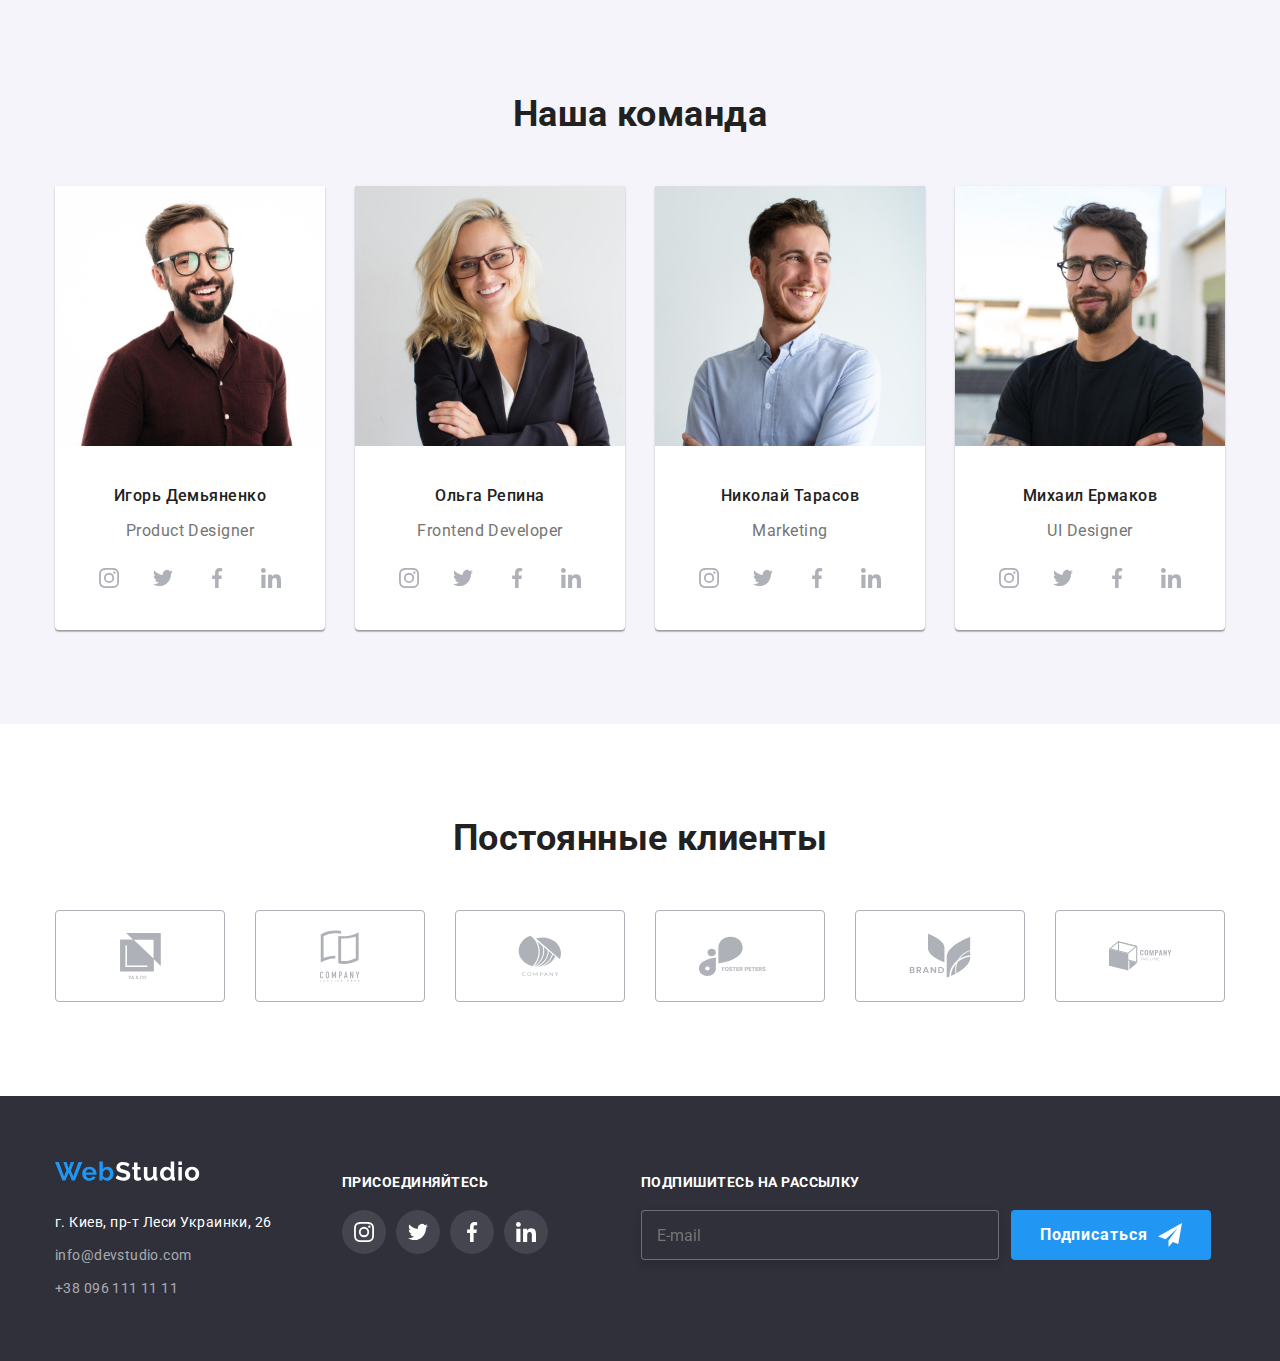
==== commit 6215c75c: "добавляет 3-ю часть в футере" ====
--- a/index.html
+++ b/index.html
@@ -124,24 +124,29 @@
         <div class="container">
           <h2 class="section-title">Чем мы занимаемся</h2>
           <ul class="services-list list">
-            <div class="services-wrap">
-              <li class="services-item">
+            <li class="services-item">
+              <div class="services-wrap">
                 <img src="./images/box1.jpg" alt="Программирование" width="370" />
-              </li>
-              <p class="services-top-text">ДЕСКТОПНЫЕ ПРИЛОЖЕНИЯ</p>
-            </div>
-            <div class="services-wrap">
-              <li class="services-item">
+
+                <p class="services-top-text">ДЕСКТОПНЫЕ ПРИЛОЖЕНИЯ</p>
+              </div>
+            </li>
+
+            <li class="services-item">
+              <div class="services-wrap">
                 <img src="./images/box2.jpg" alt="Мобильные приложения" width="370" />
-              </li>
-              <p class="services-top-text">МОБИЛЬНЫЕ ПРИЛОЖЕНИЯ</p>
-            </div>
-            <div class="services-wrap">
-              <li class="services-item">
+
+                <p class="services-top-text">МОБИЛЬНЫЕ ПРИЛОЖЕНИЯ</p>
+              </div>
+            </li>
+
+            <li class="services-item">
+              <div class="services-wrap">
                 <img src="./images/box3.jpg" alt="Дизайн" width="370" />
-              </li>
-              <p class="services-top-text">ДИЗАЙНЕРСКИЕ РЕШЕНИЯ</p>
-            </div>
+
+                <p class="services-top-text">ДИЗАЙНЕРСКИЕ РЕШЕНИЯ</p>
+              </div>
+            </li>
           </ul>
         </div>
       </section>
@@ -541,14 +546,20 @@
         </div>
         <div class="subscribe-footer">
           <p class="subscribe-footer-title">ПОДПИШИТЕСЬ НА РАССЫЛКУ</p>
-          <form>
-  <label>
-    
-    <input type="email" name="email" placeholder="E-mail" class="subscribe-footer-mail" />
-  </label>
-<button type="submit" class="subscribe-footer-btn">Подписаться</button>
-</form>
-</div>
+
+          <form class="subscribe-form">
+            <label>
+              <input type="email" name="email" placeholder="E-mail" class="subscribe-footer-mail" />
+            </label>
+
+            <button type="submit" class="subscribe-footer-btn">
+              Подписаться
+              <svg class="subscribe-icon" width="24" height="24">
+                <use href="./images/symbol-defs (1).svg#icon-send"></use>
+              </svg>
+            </button>
+          </form>
+        </div>
       </div>
     </footer>
     <div class="backdrop is-hidden" data-modal>
@@ -560,22 +571,58 @@
         </button>
         <p class="modal-title">Оставьте свои данные, мы вам перезвоним</p>
         <form class="modal-form">
-          Имя
-          <input type="text" class="modal-input" />
-          Телефон
-          <input type="tel" class="modal-input" />
-          Почта
-          <input type="mail" class="modal-input" />
-         
-          <label>
-     Комментарий
-    <textarea name="comment" class="modal-comment" placeholder="Введите текст"></textarea>
-  </label>
-  <label>
-    <input type="checkbox" name="checkbox" /><span class="modal-mailing">Соглашаюсь с рассылкой и принимаю</span>
-    <a href="" class="modal-text-checkbox">Условия договора</a>
-  <button type="submit" class="btn-model">Отправить</button>
-</form>
+          <div class="modal-field">
+            <label for="name" class="modal-label">Имя</label>
+            <div class="modal-wrap">
+              <input type="text" class="modal-input" name="name" id="name" />
+              <svg class="modal-icon" width="18" height="18">
+                <use href="./images/symbol-defs (1).svg#icon-contact"></use>
+              </svg>
+            </div>
+          </div>
+          <div class="modal-field">
+            <label for="tel" class="modal-label">Телефон</label>
+            <div class="modal-wrap">
+              <input type="tel" name="tel" id="tel" class="modal-input" />
+              <svg class="modal-icon" width="18" height="18">
+                <use href="./images/symbol-defs (1).svg#icon-phone"></use>
+              </svg>
+            </div>
+          </div>
+          <div class="modal-field">
+            <label for="mail" class="modal-label">Почта</label>
+            <div class="modal-wrap">
+              <input type="email" name="mail" id="mail" class="modal-input" />
+              <svg class="modal-icon" width="18" height="18">
+                <use href="./images/symbol-defs (1).svg#icon-email"></use>
+              </svg>
+            </div>
+          </div>
+          <div class="modal-textarea">
+            <label for="comment" class="modal-label">Комментарий</label>
+            <textarea
+              name="comment"
+              id="comment"
+              class="modal-comment"
+              placeholder="Введите текст"
+            ></textarea>
+          </div>
+
+          <div class="modal-textarea">
+            <input
+              type="checkbox"
+              name="policy"
+              id="policy"
+              class="modal-checkbox visually-hidden"
+              value="true"
+            />
+            <label for="policy" class="modal-mailing"
+              >Соглашаюсь с рассылкой и принимаю<a href="" class="modal-text-checkbox"
+                >Условия договора</a
+              ></label
+            >
+          </div>
+          <button type="submit" class="btn-model">Отправить</button>
         </form>
       </div>
     </div>
--- a/css/styles.css
+++ b/css/styles.css
@@ -181,10 +181,6 @@
   margin-right: 10px;
 }
 
-/* .contacts-icon:hover {
-  color: #ffffff;
-} */
-
 /* Hero */
 
 .hero {
@@ -344,14 +340,14 @@
   position: absolute;
   display: flex;
   justify-content: center;
+  align-items: center;
   bottom: 0;
-  left: 0;
   width: 100%;
   height: 70px;
   font-weight: 700;
   font-size: 14px;
   line-height: 1.14;
-  padding-top: 27px;
+
   color: #ffffff;
   background: rgba(47, 48, 58, 0.8);
 }
@@ -578,6 +574,10 @@
   justify-content: baseline;
 }
 
+.subscribe-form {
+  justify-content: baseline;
+}
+
 .subscribe-footer-mail {
   width: 358px;
   height: 50px;
@@ -585,14 +585,15 @@
   margin-right: 12px;
   font-size: 16px;
   line-height: 1.25;
-  color: rgba(255, 255, 255, 0.6);
+  color: #ffffff;
   background-color: rgba(47, 48, 58, 1);
   border: 1px solid rgba(255, 255, 255, 0.3);
   filter: drop-shadow(0px 4px 4px rgba(0, 0, 0, 0.15));
   border-radius: 4px;
-}
-
-.subscribe-footer-mail:hover {
+  outline: none;
+}
+
+.subscribe-footer-mail:focus {
   border-color: var(--accent-color);
 }
 
@@ -605,18 +606,32 @@
   margin-bottom: 20px;
 }
 
+.subscribe-form {
+  display: flex;
+}
+
 .subscribe-footer-btn {
+  display: flex;
+  justify-content: center;
+  height: 50px;
+  width: 200px;
   font-weight: 700;
   font-size: 16px;
   line-height: 1.87;
   align-items: center;
-  text-align: center;
   letter-spacing: 0.06em;
   color: #ffffff;
   background-color: var(--accent-color);
   border-radius: 4px;
+  /* padding-left: 10px 28px; */
   border: 0;
   cursor: pointer;
+}
+
+.subscribe-icon {
+  /* position: absolute; */
+  fill: #ffffff;
+  margin-left: 10px;
 }
 
 /* Стили для Портфолио */
@@ -799,52 +814,152 @@
   border: 1px solid rgba(0, 0, 0, 0.1);
   cursor: pointer;
 }
+.close-model:focus {
+  fill: var(--accent-color);
+}
 .close-model:hover {
   fill: var(--accent-color);
+}
+
+.modal-field {
+  margin-bottom: 10px;
+}
+
+.modal-field:last-of-type {
+  margin-bottom: 0;
+}
+
+.modal-label {
+  display: block;
+  margin-bottom: 4px;
+  font-weight: 400;
+  font-size: 12px;
+  line-height: 1.16;
+  letter-spacing: 0.01em;
+  color: var(--primary-text-color);
 }
 
 .modal-title {
   font-weight: 700;
   font-size: 20px;
-  line-height: 1, 15;
+  line-height: 1.15;
   text-align: center;
   color: #212121;
   margin-bottom: 12px;
+}
+
+.modal-wrap {
+  position: relative;
+}
+
+.modal-wrap:focus + .modal-input {
+  border: 1px solid rgba(33, 33, 33, 0.2);
 }
 
 .modal-input {
   width: 100%;
   height: 58px;
   border: 1px solid rgba(33, 33, 33, 0.2);
-  margin-bottom: 10px;
-}
-.modal-input:hover {
+  border-radius: 4px;
+  padding-left: 42px;
+  cursor: pointer;
+  outline: transparent;
+  transition: 250ms cubic-bezier(0.4, 0, 0.2, 1);
+}
+
+.modal-input:focus {
   border-color: var(--accent-color);
+}
+
+.modal-input:focus + .modal-icon {
+  fill: var(--accent-color);
+}
+
+.modal-icon {
+  position: absolute;
+  top: 50%;
+  left: 12px;
+  transform: translateY(-50%);
+  transition: 250ms cubic-bezier(0.4, 0, 0.2, 1);
+}
+
+.modal-textarea {
+  margin-bottom: 0;
 }
 
 .modal-comment {
   width: 100%;
   height: 120px;
   border: 1px solid rgba(33, 33, 33, 0.2);
+  border-radius: 4px;
   margin-bottom: 20px;
-}
-
-.modal-comment:hover {
+  padding: 12px 16px;
+  cursor: pointer;
+  resize: none;
+  outline: transparent;
+}
+
+.modal-comment:focus {
   border-color: var(--accent-color);
+}
+
+.modal-field textarea::placeholder {
+  font-size: 14px;
+  line-height: 1.16;
+  letter-spacing: 0.01em;
+  color: rgba(117, 117, 117, 0.5);
+}
+
+label.modal-mailing {
+  justify-content: center;
+  text-align: center;
 }
 
 .modal-mailing {
   font-size: 14px;
   line-height: 1.7;
   color: #757575;
-}
+  display: flex;
+  align-items: center;
+  transition: 250ms cubic-bezier(0.4, 0, 0.2, 1);
+}
+
+.modal-mailing::before {
+  content: '';
+  width: 16px;
+  height: 15px;
+  border: 2px solid var(--title-text-color);
+  border-radius: 2px;
+  margin-right: 8px;
+}
+
+.modal-checkbox {
+  transition: 250ms cubic-bezier(0.4, 0, 0.2, 1);
+}
+
+.modal-checkbox:checked + .modal-mailing::before {
+  border: none;
+  background-image: url(../images/ok.svg);
+  background-repeat: no-repeat;
+  background-position: center;
+  background-color: var(--accent-color);
+}
+
+.modal-checkbox:focus + .modal-mailing::before {
+  border-color: var(--accent-color);
+}
+
 .modal-text-checkbox {
   font-size: 14px;
   line-height: 1.7;
   color: var(--accent-color);
+  margin-left: 4px;
 }
 
 .btn-model {
+  position: relative;
+  left: 50%;
+  transform: translate(-50%);
   align-items: center;
   text-align: center;
   letter-spacing: 0.06em;
